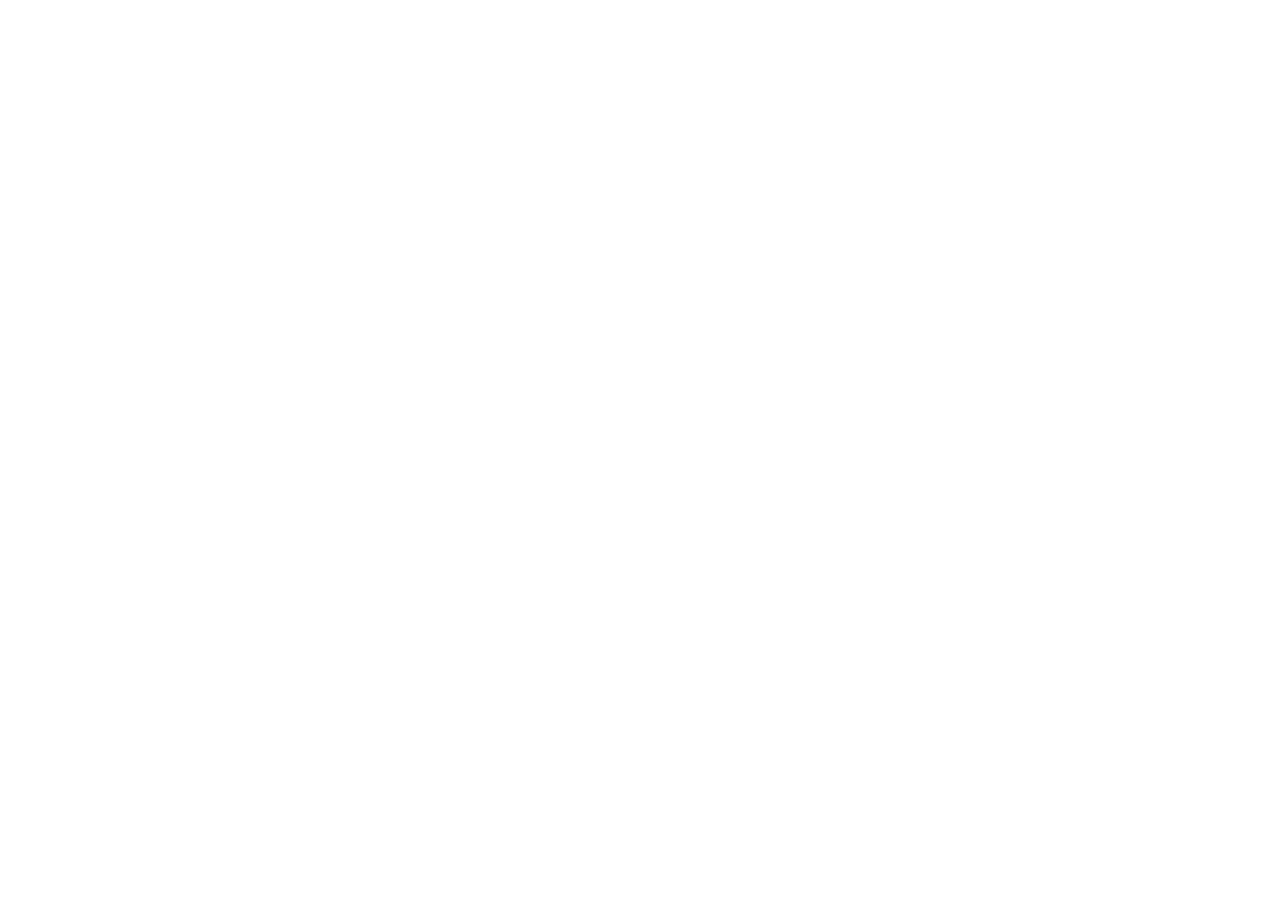
==== html/index.html @ 84d0793d "structure html + début contenu" ====
<!DOCTYPE html>
<html lang="fr">
<head>
    <meta charset="UTF-8">
    <meta http-equiv="X-UA-Compatible" content="IE=edge">
    <meta name="viewport" content="width=device-width, initial-scale=1.0">
    <title>Mon CV</title>
    <link rel="stylesheet" href="../css/reset.css">
    <link rel="stylesheet" href="../css/style.css">
</head>
<body>
    
</body>
</html>
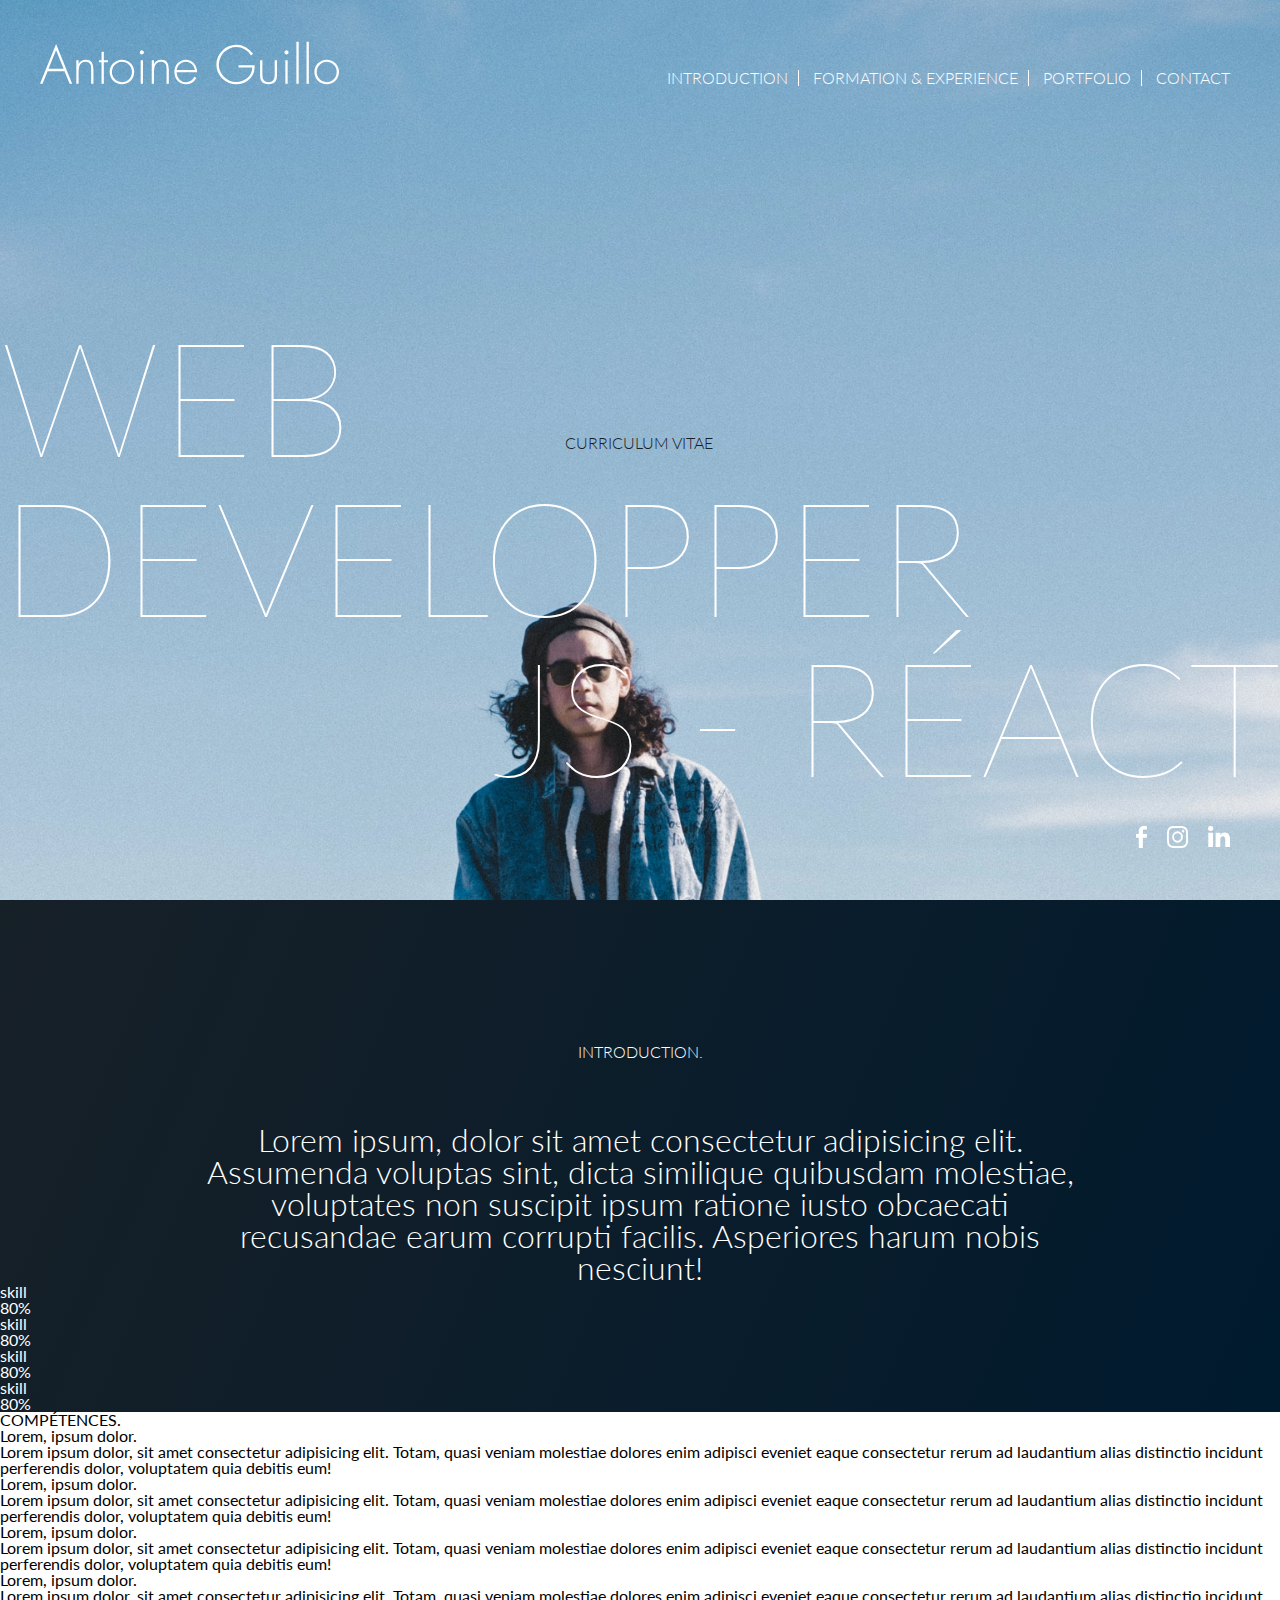
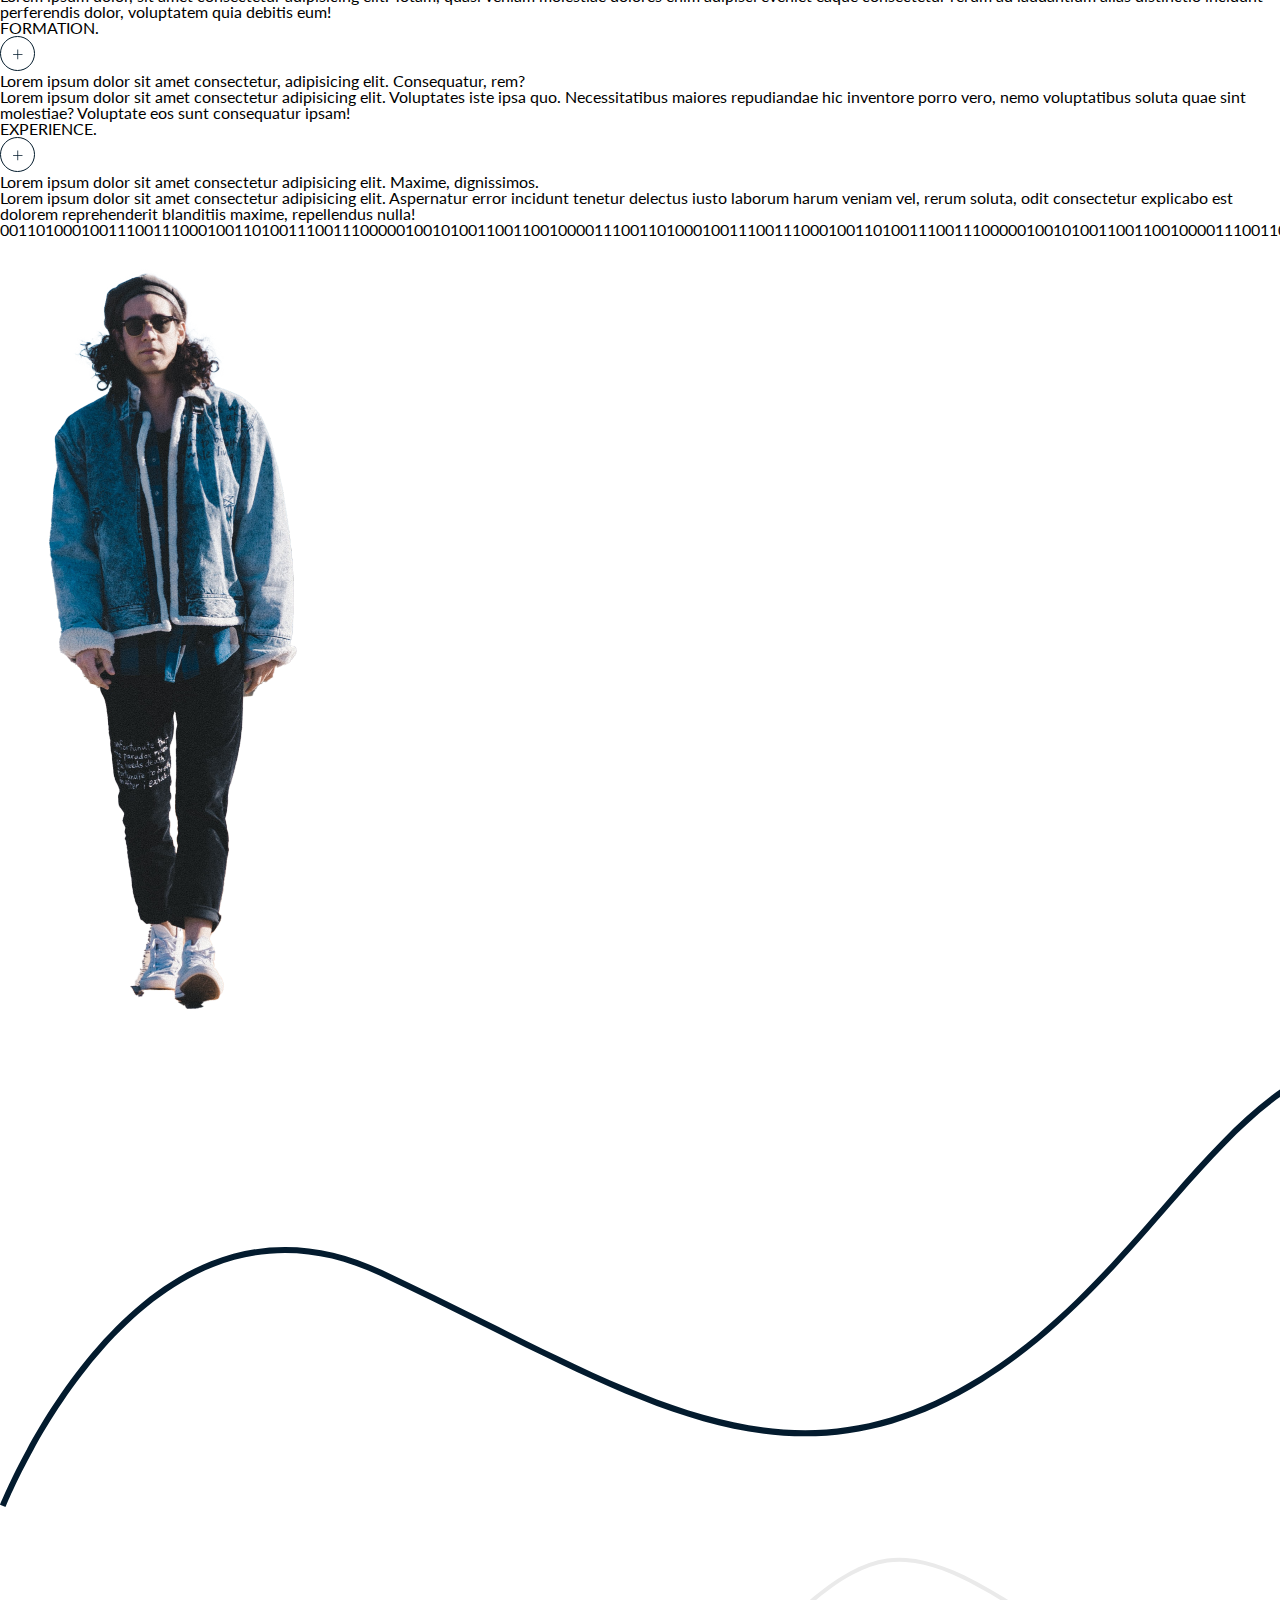
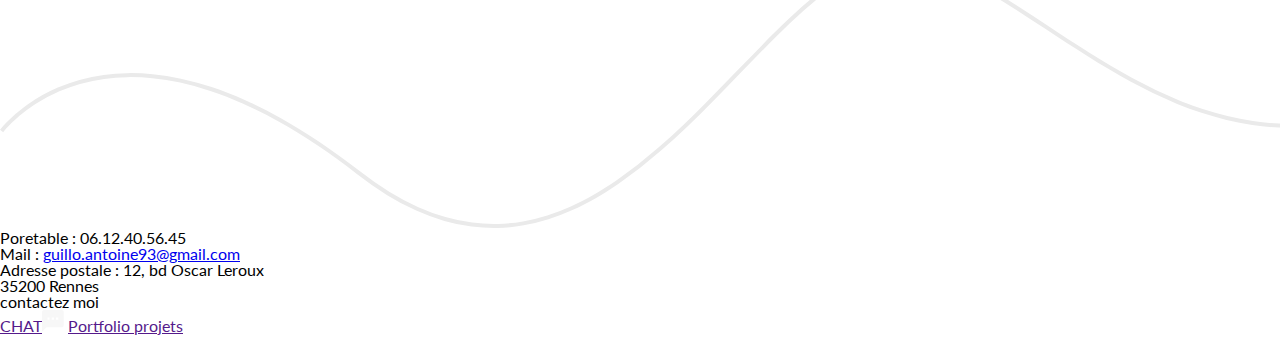
==== commit a81b8e87: "Ajout de contenu (lorem pour les textes), mise en page du header et section présentation" ====
--- a/html/index.html
+++ b/html/index.html
@@ -7,8 +7,145 @@
     <title>Mon CV</title>
     <link rel="stylesheet" href="../css/reset.css">
     <link rel="stylesheet" href="../css/style.css">
+    <link rel="preconnect" href="https://fonts.googleapis.com">
+    <link rel="preconnect" href="https://fonts.gstatic.com" crossorigin>
+    <link href="https://fonts.googleapis.com/css2?family=Lato:ital,wght@0,100;0,300;0,400;0,700;0,900;1,100;1,300;1,400;1,700;1,900&display=swap" rel="stylesheet">
 </head>
 <body>
+
+    <!-- Header -->
+
+    <header>
+
+        <div class="wrapper logo-nav">
+            <img id="logo" src="../images/logo.svg" alt="logo antoine guillo">
+            <nav>
+                <ul>
+                    <li>Introduction</li>
+                    <li>formation &#38; experience</li>
+                    <li>portfolio</li>
+                    <li>contact</li>
+                </ul>
+            </nav>
+        </div>
+        <h1><span class="float-left">web developper</span><span class="float-right">JS - réact</span> <span id="cv">curriculum vitae</span></h1>
+        <div class="wrapper pictos-header"> 
+            <a href="https://www.facebook.com/antoine.guillo.9"><img src="../images/facebook.svg" alt="picto facebook" class="pictos-rs"></a>
+            <a href="https://www.instagram.com/antoineguillo5/"><img src="../images/instagram.svg" alt="picto instagram" class="pictos-rs"></a>
+            <a href="https://www.linkedin.com/in/antoine-guillo-2563485b/"><img src="../images/linkedin.svg" alt="picto linkedin" class="pictos-rs"> </a>
+        </div>
+
+    </header>
+    <main>
+        <section id="intro">
+            <h2>introduction.</h2>
+            <p>Lorem ipsum, dolor sit amet consectetur adipisicing elit. Assumenda voluptas sint, dicta similique quibusdam molestiae, voluptates non suscipit ipsum ratione iusto obcaecati recusandae earum corrupti facilis. Asperiores harum nobis nesciunt!
+            </p>
+            <div class="skills">
+                <div class="skill-barre">
+                    <strong>skill</strong>
+                    <div class="empty-barre">
+                        <div class="progress-barre"></div>
+                    </div>
+                    <em>80%</em>
+                </div>
+                <div class="skill-barre">
+                    <strong>skill</strong>
+                    <div class="empty-barre">
+                        <div class="progress-barre"></div>
+                    </div>
+                    <em>80%</em>
+                </div>
+                <div class="skill-barre">
+                    <strong>skill</strong>
+                    <div class="empty-barre">
+                        <div class="progress-barre"></div>
+                    </div>
+                    <em>80%</em>
+                </div>
+                <div class="skill-barre">
+                    <strong>skill</strong>
+                    <div class="empty-barre">
+                        <div class="progress-barre"></div>
+                    </div>
+                    <em>80%</em>
+                </div>
+            </div>
+        </section>
+
+        <section id="competences">
+            <h2>compétences.</h2>
+            <div>
+                <article>
+                    <h3>Lorem, ipsum dolor.</h3>
+                    <p>Lorem ipsum dolor, sit amet consectetur adipisicing elit. Totam, quasi veniam molestiae dolores enim adipisci eveniet eaque consectetur rerum ad laudantium alias distinctio incidunt perferendis dolor, voluptatem quia debitis eum!</p>
+                </article>
+                <article>
+                    <h3>Lorem, ipsum dolor.</h3>
+                    <p>Lorem ipsum dolor, sit amet consectetur adipisicing elit. Totam, quasi veniam molestiae dolores enim adipisci eveniet eaque consectetur rerum ad laudantium alias distinctio incidunt perferendis dolor, voluptatem quia debitis eum!</p>
+                </article>
+                <article>
+                    <h3>Lorem, ipsum dolor.</h3>
+                    <p>Lorem ipsum dolor, sit amet consectetur adipisicing elit. Totam, quasi veniam molestiae dolores enim adipisci eveniet eaque consectetur rerum ad laudantium alias distinctio incidunt perferendis dolor, voluptatem quia debitis eum!</p>
+                </article>
+                <article>
+                    <h3>Lorem, ipsum dolor.</h3>
+                    <p>Lorem ipsum dolor, sit amet consectetur adipisicing elit. Totam, quasi veniam molestiae dolores enim adipisci eveniet eaque consectetur rerum ad laudantium alias distinctio incidunt perferendis dolor, voluptatem quia debitis eum!</p>
+                </article>
+            </div>
+        </section>
+
+        <section id="cursus-experience">
+            <article>
+                <div>
+                    <h2>formation.</h2>
+                    <img src="../images/Groupe 2.svg" alt="pictogramme">
+                </div>
+                <h4>Lorem ipsum dolor sit amet consectetur, adipisicing elit. Consequatur, rem?</h4>
+                <p>Lorem ipsum dolor sit amet consectetur adipisicing elit. Voluptates iste ipsa quo. Necessitatibus maiores repudiandae hic inventore porro vero, nemo voluptatibus soluta quae sint molestiae? Voluptate eos sunt consequatur ipsam!</p>
+            </article>
+            <article>
+                <div>
+                    <h2>experience.</h2>
+                    <img src="../images/Groupe 2.svg" alt="pictorgramme">
+                </div>
+                <h4>Lorem ipsum dolor sit amet consectetur adipisicing elit. Maxime, dignissimos.</h4>
+                <p>Lorem ipsum dolor sit amet consectetur adipisicing elit. Aspernatur error incidunt tenetur delectus iusto laborum harum veniam vel, rerum soluta, odit consectetur explicabo est dolorem reprehenderit blanditiis maxime, repellendus nulla!</p>
+            </article>
+        </section>
+
+        <section id="contact">
+            <div>
+                <span>[base64]</span>
+            </div>
+            <div>
+                <img src="../images/2jakob-owens-FmlZfeIuntM-unsplash.png" alt="personnage">
+                <img src="../images/Tracé 2.svg" alt="ligne noire">
+                <img src="../images/Tracé 3.svg" alt="ligne blanche">
+                <p>
+                    Poretable : 06.12.40.56.45<br>
+                    Mail : <a href="mailto:guillo.antoine93@gmail.com">guillo.antoine93@gmail.com</a><br>
+                    Adresse postale : 12, bd Oscar Leroux <br>
+                    35200 Rennes
+                </p>
+                <span id="contact_me">contactez moi</span>
+            </div>
+        </section>
+    </main>
+
+    <!-- Footer -->
     
+    <footer>
+
+        <a href="">CHAT<img src="../images/comment-more.png" alt="bulle de message"></a>
+        <a href="">Portfolio projets</a>
+        <div>
+            <a href=""><img src="../images/facebook.svg" alt="picto facebook"></a>
+            <a href=""><img src="../images/instagram.svg" alt="picto instagram"></a>
+            <a href=""><img src="../images/linkedin.svg" alt="picto linkedin"></a>
+        </div>
+
+    </footer>
+
 </body>
 </html>--- a/css/style.css
+++ b/css/style.css
@@ -0,0 +1,126 @@
+
+/* style général */
+
+body {
+	font-family: 'Lato', sans-serif;
+	width: 100%;
+}
+
+main {
+	width: 100%;
+}
+
+.wrapper{
+	display: flex;
+	flex-wrap: wrap;
+}
+
+h1,
+h2 {
+	text-transform: uppercase;
+}
+
+/* style header */
+
+header {
+	background-image: url(../images/jakob-owens-FmlZfeIuntM-unsplash.png);
+	background-repeat: no-repeat;
+	background-size: cover;
+	background-position: center;
+	width: 100%;
+	height: 100vh;
+	margin: auto;
+	position: relative;
+}
+
+#logo {
+	margin-left: 40px;
+	margin-top: 40px;
+}
+
+.logo-nav{
+	justify-content: space-between;
+	color: white;
+}
+
+nav ul {
+	margin-top: 40px;
+	margin-right: 40px;
+}
+
+nav ul li {
+	display: inline-block;
+	text-transform: uppercase;
+	font-weight: 300;
+	margin-top: 30px;
+	padding-right: 10px;
+	padding-left: 10px;
+	border-right: 1px solid white;
+}
+
+nav ul li:last-child {
+	border: none;
+}
+
+h1 {
+	position: absolute;
+	top: 35%;
+	width: 100%;
+	color: white;
+	font-size: 10em;
+	font-weight: lighter;
+}
+
+.float-left {
+	float: left;
+}
+
+.float-right {
+	float: right;
+}
+
+#cv {
+	position: absolute;
+	color: #172027;
+	font-weight: 300;
+	font-size: 16px;
+	left: calc(50% - 75px);
+	top: 25%;
+	z-index: 10;
+}
+
+.pictos-header {
+	position: absolute;
+	bottom: 40px;
+	right: 40px;
+}
+
+.pictos-header img {
+	margin: 10px;
+}
+
+/* style section présentation */
+
+#intro {
+	background : linear-gradient(113deg, #172027, #001A2E);
+	color: white;
+}
+
+#intro h2 {
+	text-align: center;
+	box-sizing: border-box;
+	padding-top: 9em;
+	padding-bottom: 4em;
+	font-weight: 300;
+}
+
+#intro p {
+	width : 70%;
+	text-align: center;
+	margin: auto;
+	font-size: 2em;
+	font-weight: 300;
+}
+
+
+
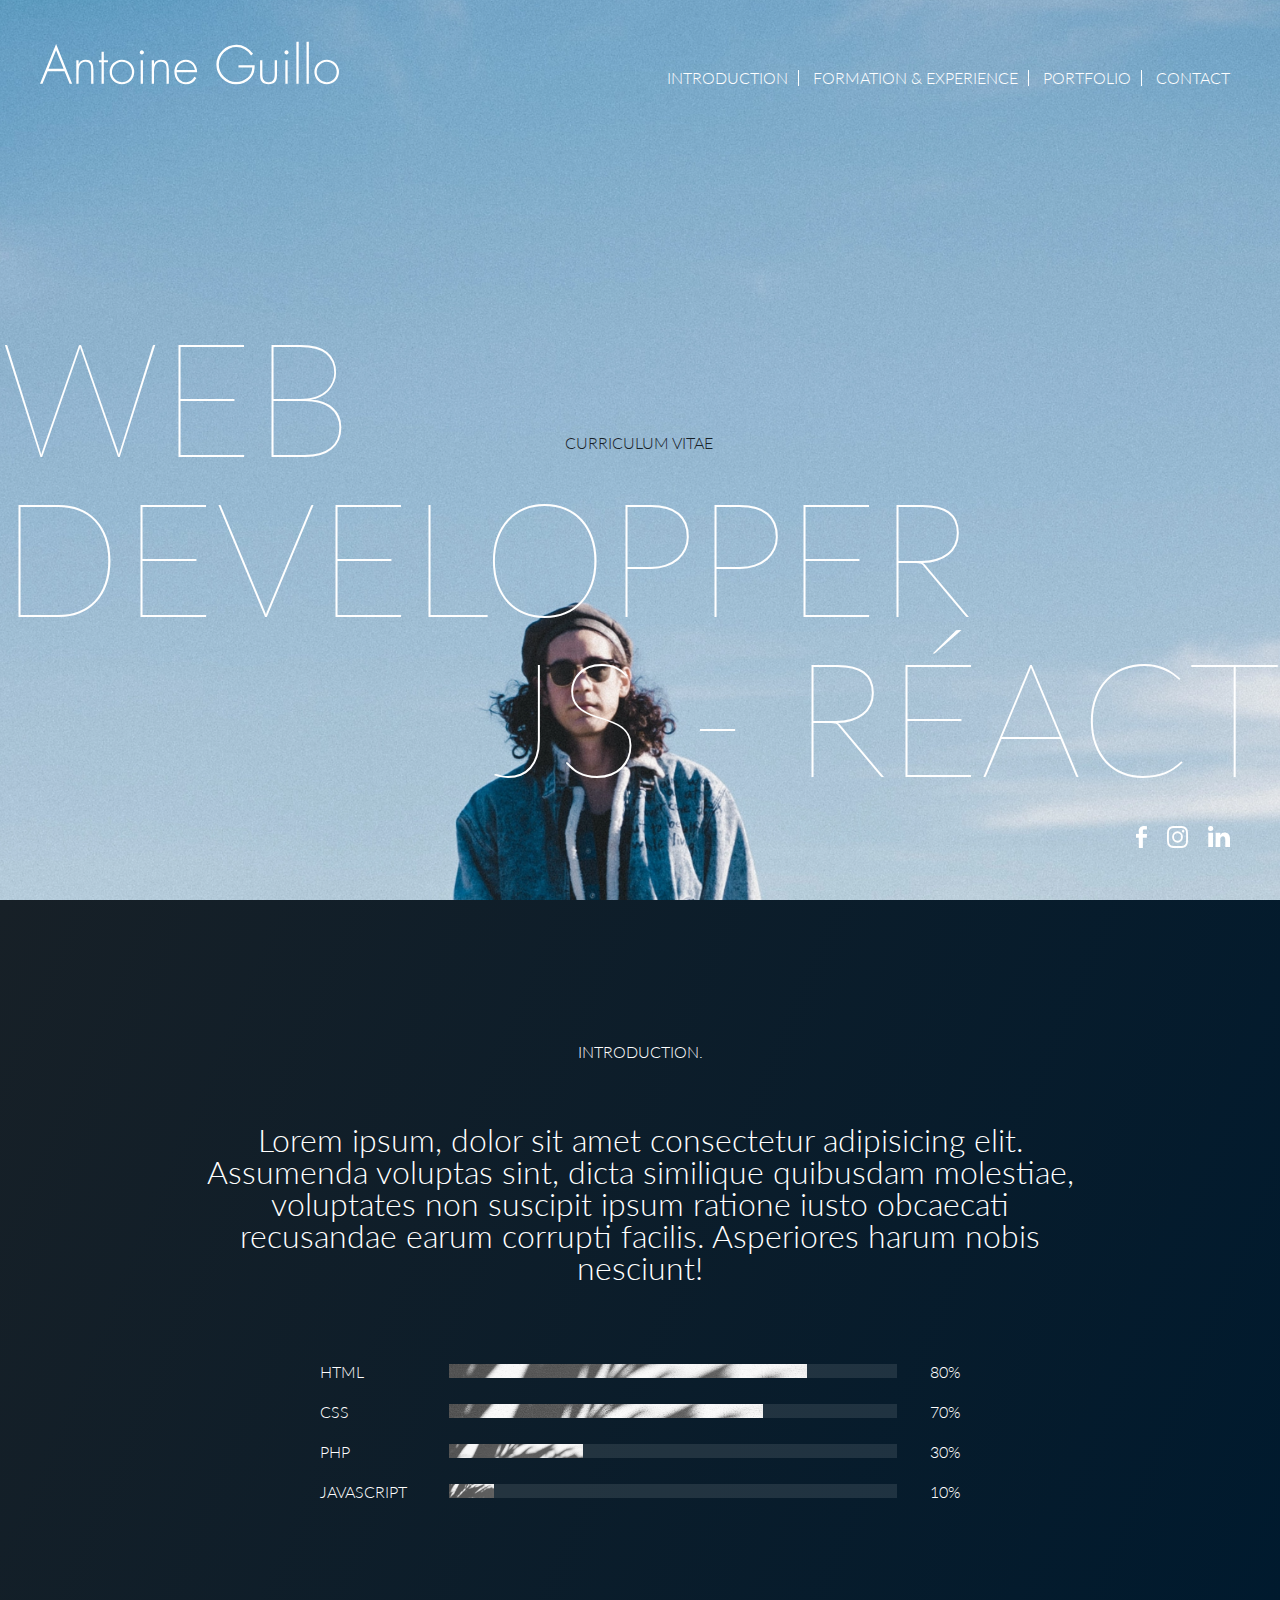
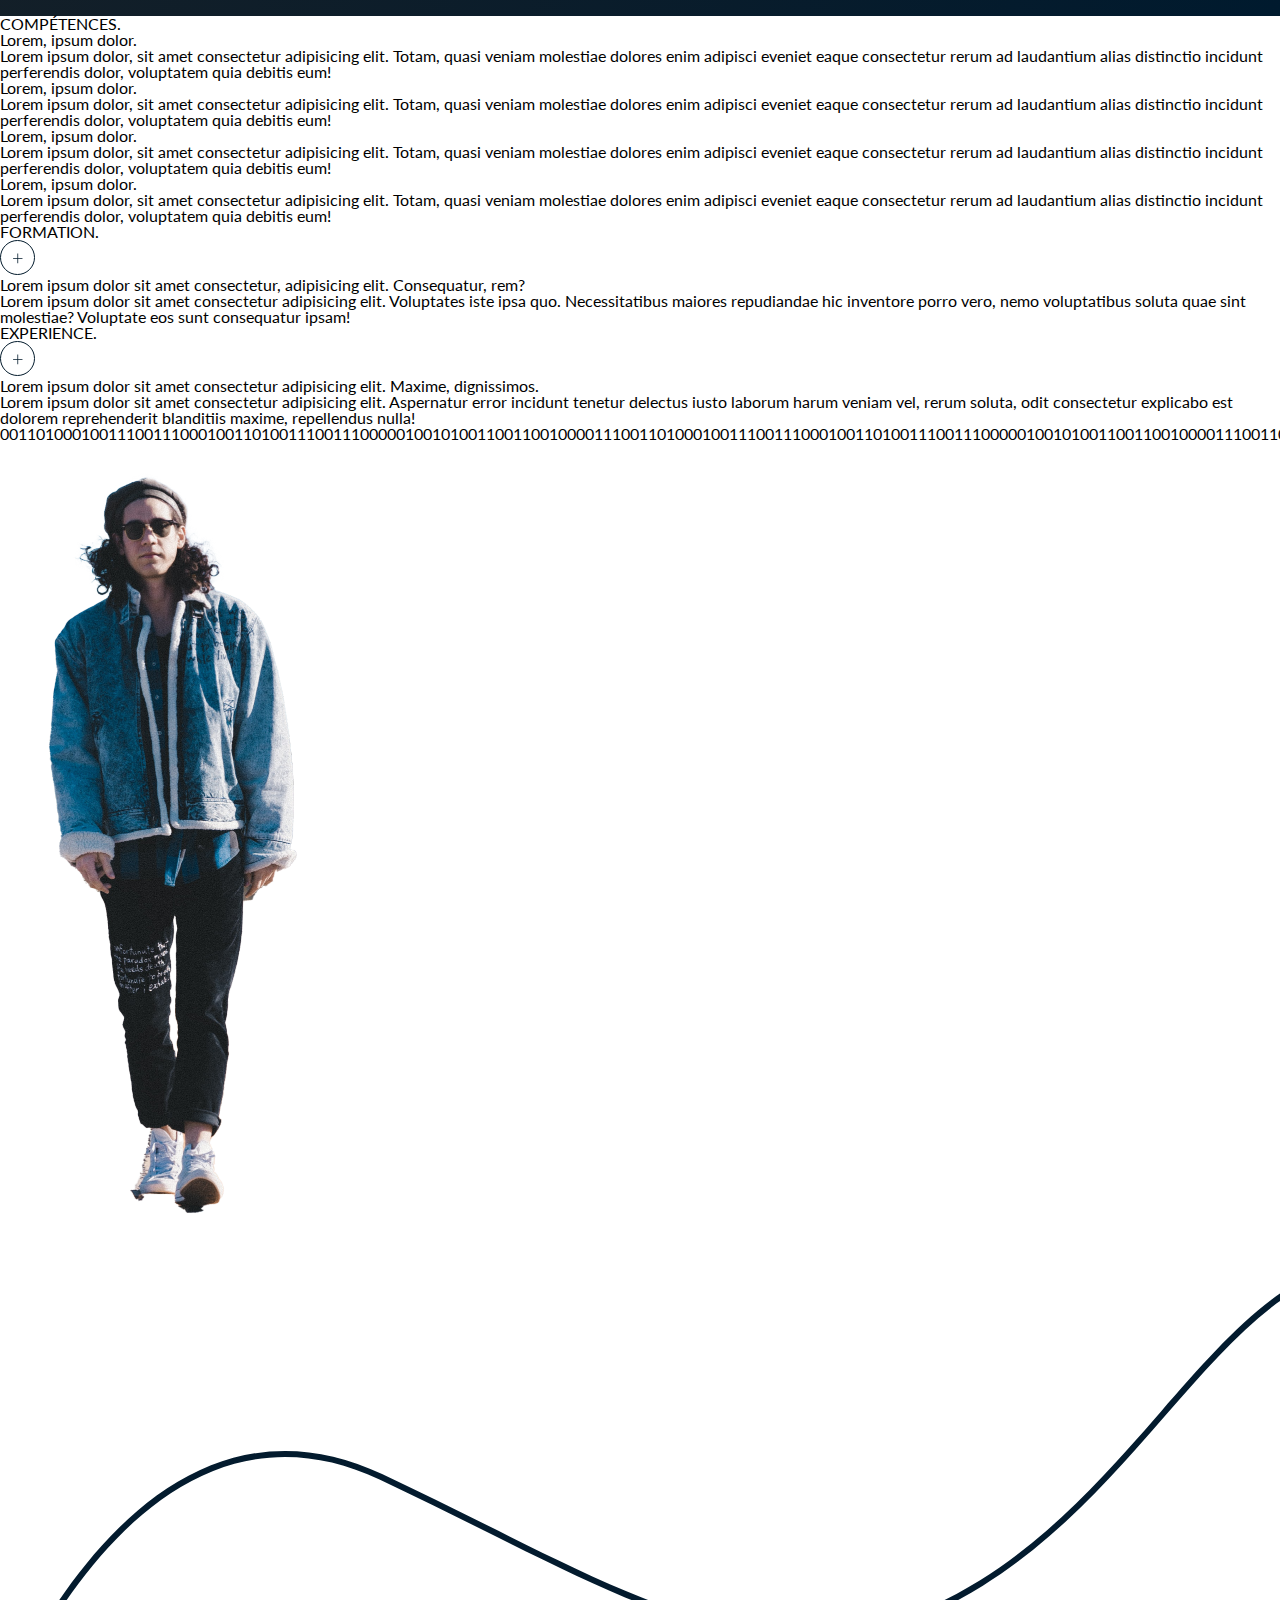
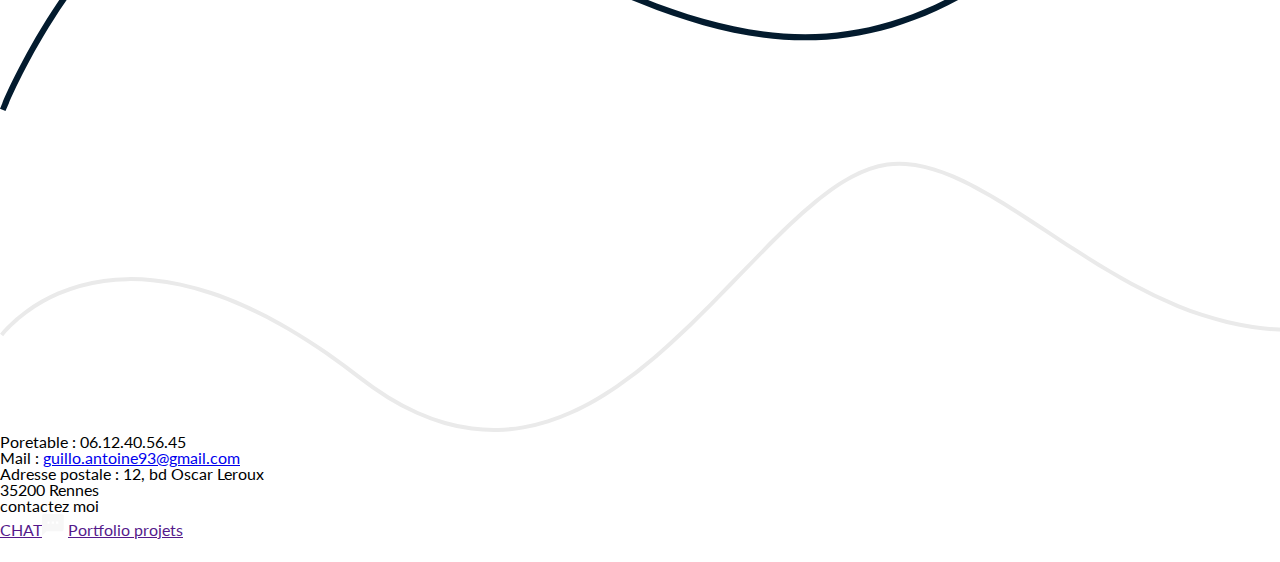
==== commit 2a1fd2b8: "correction sémentique header + fin mise en page section présentation avec les barre de progression" ====
--- a/html/index.html
+++ b/html/index.html
@@ -15,19 +15,19 @@
 
     <!-- Header -->
 
-    <header>
+    <div id="top-of-website">
 
-        <div class="wrapper logo-nav">
+        <header class="wrapper logo-nav">
             <img id="logo" src="../images/logo.svg" alt="logo antoine guillo">
             <nav>
                 <ul>
-                    <li>Introduction</li>
-                    <li>formation &#38; experience</li>
-                    <li>portfolio</li>
-                    <li>contact</li>
+                    <li><a href="#intro">Introduction</a></li>
+                    <li><a href="#competences">formation &#38; experience</a></li>
+                    <li><a href="#">portfolio</a></li>
+                    <li><a href="#contact">contact</a></li>
                 </ul>
             </nav>
-        </div>
+        </header>
         <h1><span class="float-left">web developper</span><span class="float-right">JS - réact</span> <span id="cv">curriculum vitae</span></h1>
         <div class="wrapper pictos-header"> 
             <a href="https://www.facebook.com/antoine.guillo.9"><img src="../images/facebook.svg" alt="picto facebook" class="pictos-rs"></a>
@@ -35,7 +35,7 @@
             <a href="https://www.linkedin.com/in/antoine-guillo-2563485b/"><img src="../images/linkedin.svg" alt="picto linkedin" class="pictos-rs"> </a>
         </div>
 
-    </header>
+    </div>
     <main>
         <section id="intro">
             <h2>introduction.</h2>
@@ -43,32 +43,32 @@
             </p>
             <div class="skills">
                 <div class="skill-barre">
-                    <strong>skill</strong>
+                    <strong>HTML</strong>
                     <div class="empty-barre">
-                        <div class="progress-barre"></div>
+                        <div class="progress-barre html"></div>
                     </div>
                     <em>80%</em>
                 </div>
                 <div class="skill-barre">
-                    <strong>skill</strong>
+                    <strong>CSS</strong>
                     <div class="empty-barre">
-                        <div class="progress-barre"></div>
+                        <div class="progress-barre css"></div>
                     </div>
-                    <em>80%</em>
+                    <em>70%</em>
                 </div>
                 <div class="skill-barre">
-                    <strong>skill</strong>
+                    <strong>PHP</strong>
                     <div class="empty-barre">
-                        <div class="progress-barre"></div>
+                        <div class="progress-barre php"></div>
                     </div>
-                    <em>80%</em>
+                    <em>30%</em>
                 </div>
                 <div class="skill-barre">
-                    <strong>skill</strong>
+                    <strong>Javascript</strong>
                     <div class="empty-barre">
-                        <div class="progress-barre"></div>
+                        <div class="progress-barre javascript"></div>
                     </div>
-                    <em>80%</em>
+                    <em>10%</em>
                 </div>
             </div>
         </section>
--- a/css/style.css
+++ b/css/style.css
@@ -1,5 +1,9 @@
 
 /* style général */
+
+* {
+	box-sizing: border-box;
+}
 
 body {
 	font-family: 'Lato', sans-serif;
@@ -22,7 +26,7 @@
 
 /* style header */
 
-header {
+#top-of-website {
 	background-image: url(../images/jakob-owens-FmlZfeIuntM-unsplash.png);
 	background-repeat: no-repeat;
 	background-size: cover;
@@ -56,6 +60,11 @@
 	padding-right: 10px;
 	padding-left: 10px;
 	border-right: 1px solid white;
+}
+
+nav a {
+	text-decoration: none;
+	color: white;
 }
 
 nav ul li:last-child {
@@ -104,11 +113,11 @@
 #intro {
 	background : linear-gradient(113deg, #172027, #001A2E);
 	color: white;
+	padding-bottom: 2em;
 }
 
 #intro h2 {
 	text-align: center;
-	box-sizing: border-box;
 	padding-top: 9em;
 	padding-bottom: 4em;
 	font-weight: 300;
@@ -122,5 +131,59 @@
 	font-weight: 300;
 }
 
+/* Barres de progression */
+
+.skills {
+	width: 50%;
+	height: auto;
+	margin: 5em auto;
+}
+
+.skills strong {
+	display: inline-block;
+	width: 15%;
+}
+
+.skill-barre {
+	width: 100%;
+	height: 20px;
+	display: flex;
+	justify-content: space-between;
+	text-transform: uppercase;
+	font-weight: 300;
+	margin-bottom: 20px;
+}
+
+.empty-barre {
+	width: 70%;
+	background-color: rgba(255, 255, 255, 0.10);
+	height: 14px;
+	z-index: 1;
+}
 
 
+.progress-barre {
+	background-image: url(../images/fond\ barre\ de\ progression.png);
+	background-repeat: no-repeat;
+	background-size: cover;
+	z-index: 2;
+	height: 14px;
+}
+
+.html {
+	width: 80%;
+}
+
+.css {
+	width: 70%;
+}
+
+.php {
+	width: 30%;
+}
+
+.javascript {
+	width: 10%;
+}
+
+
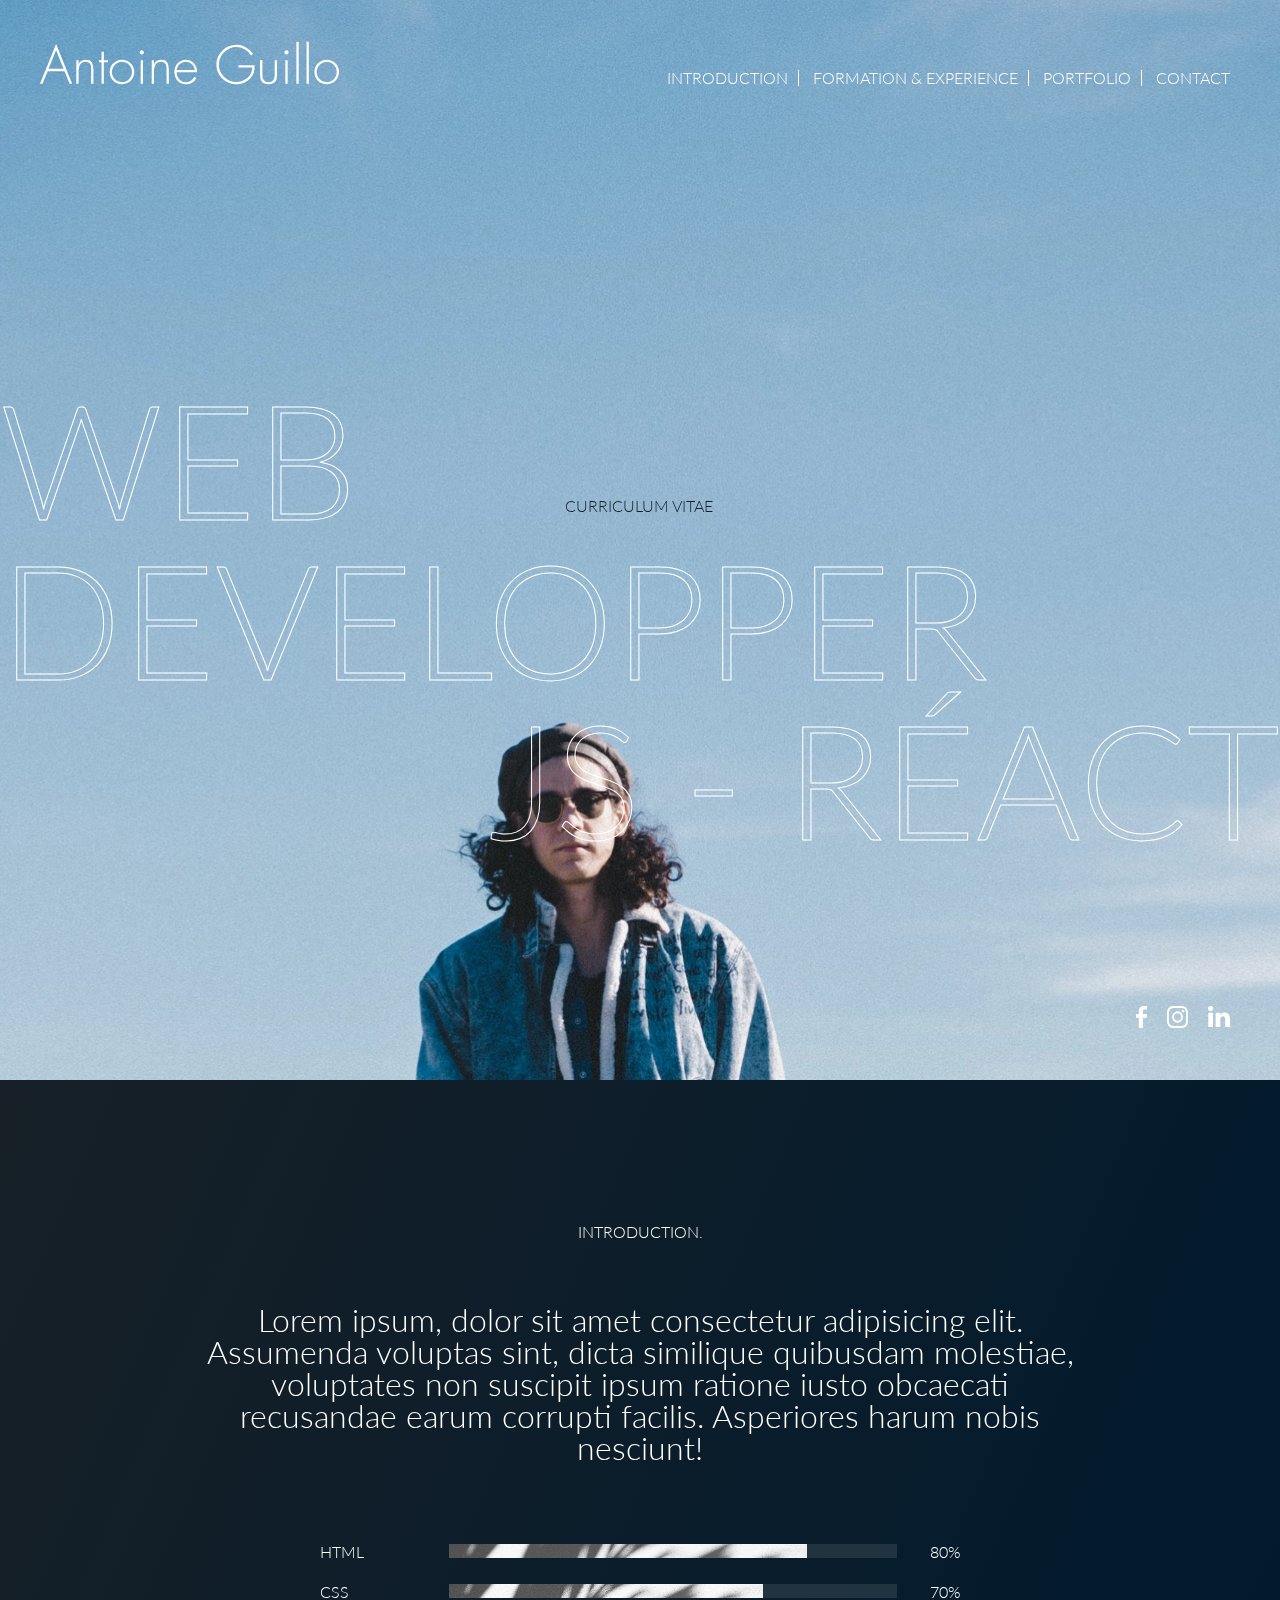
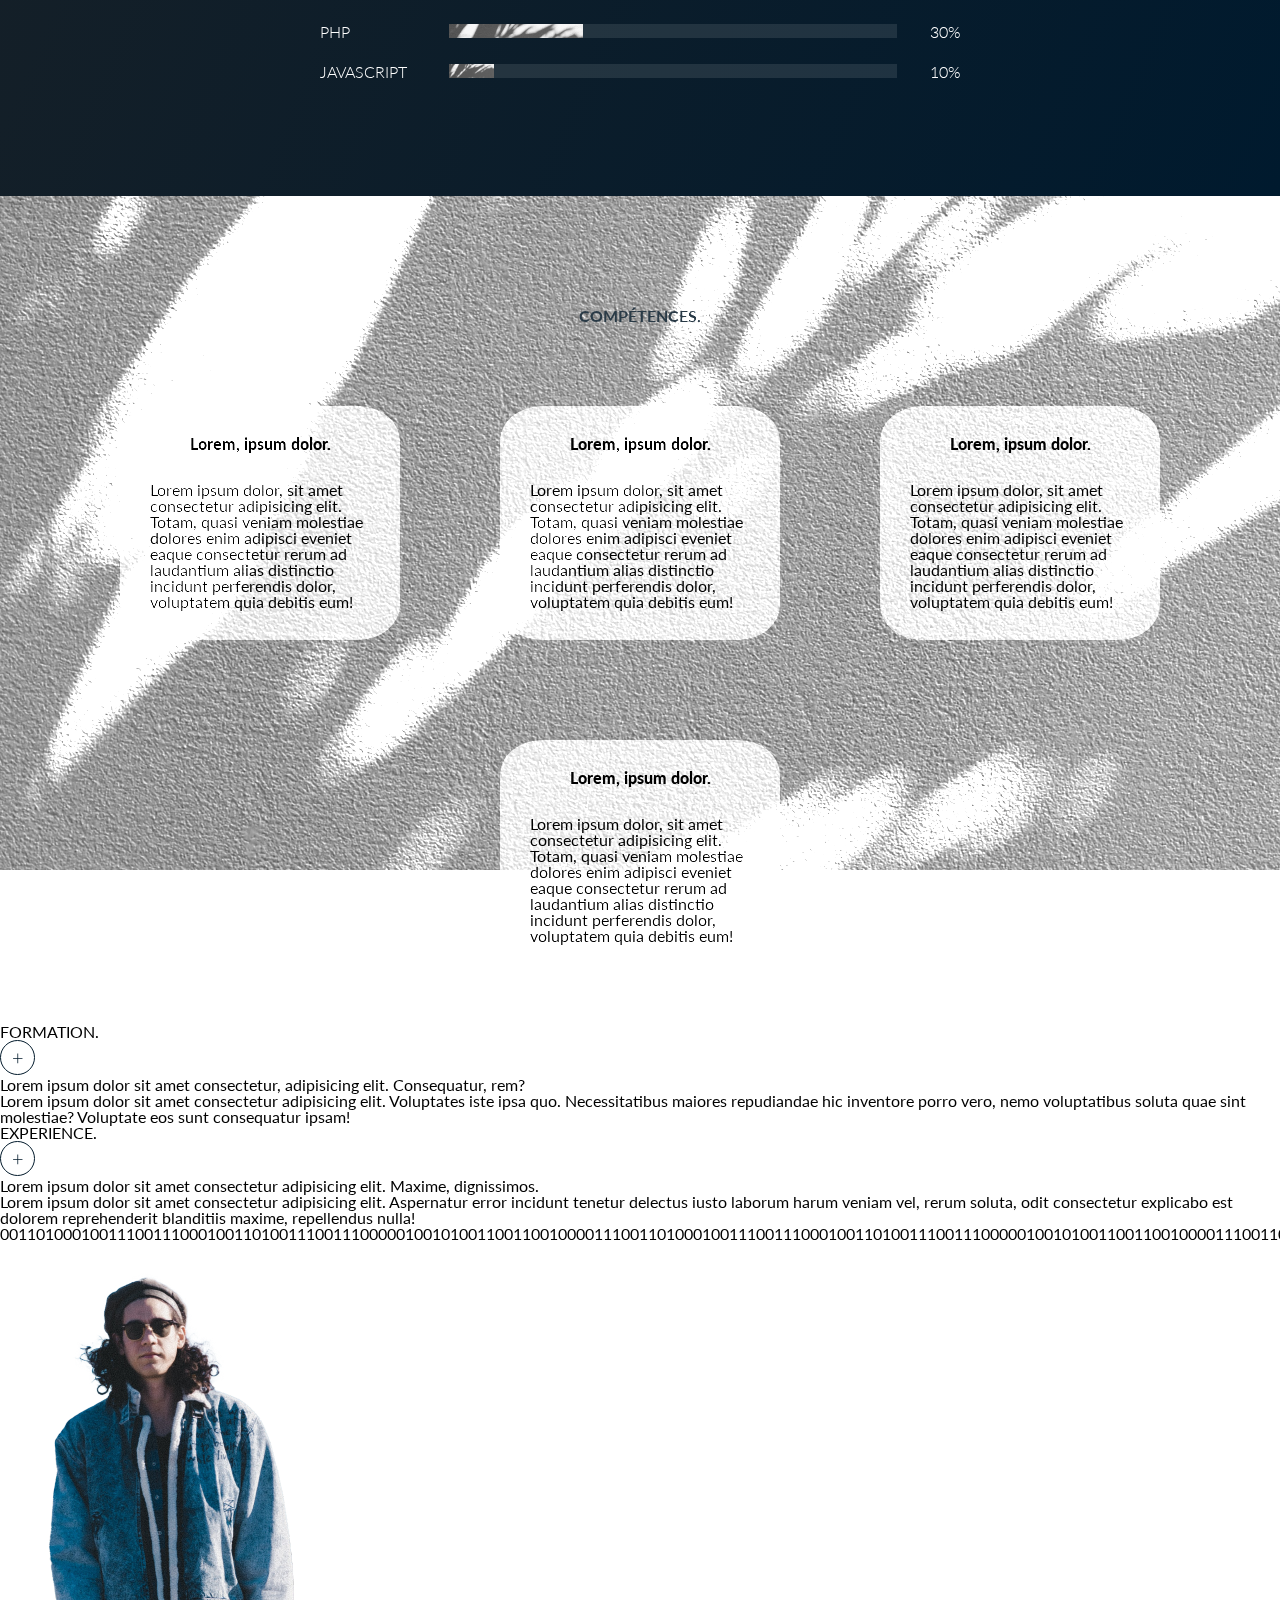
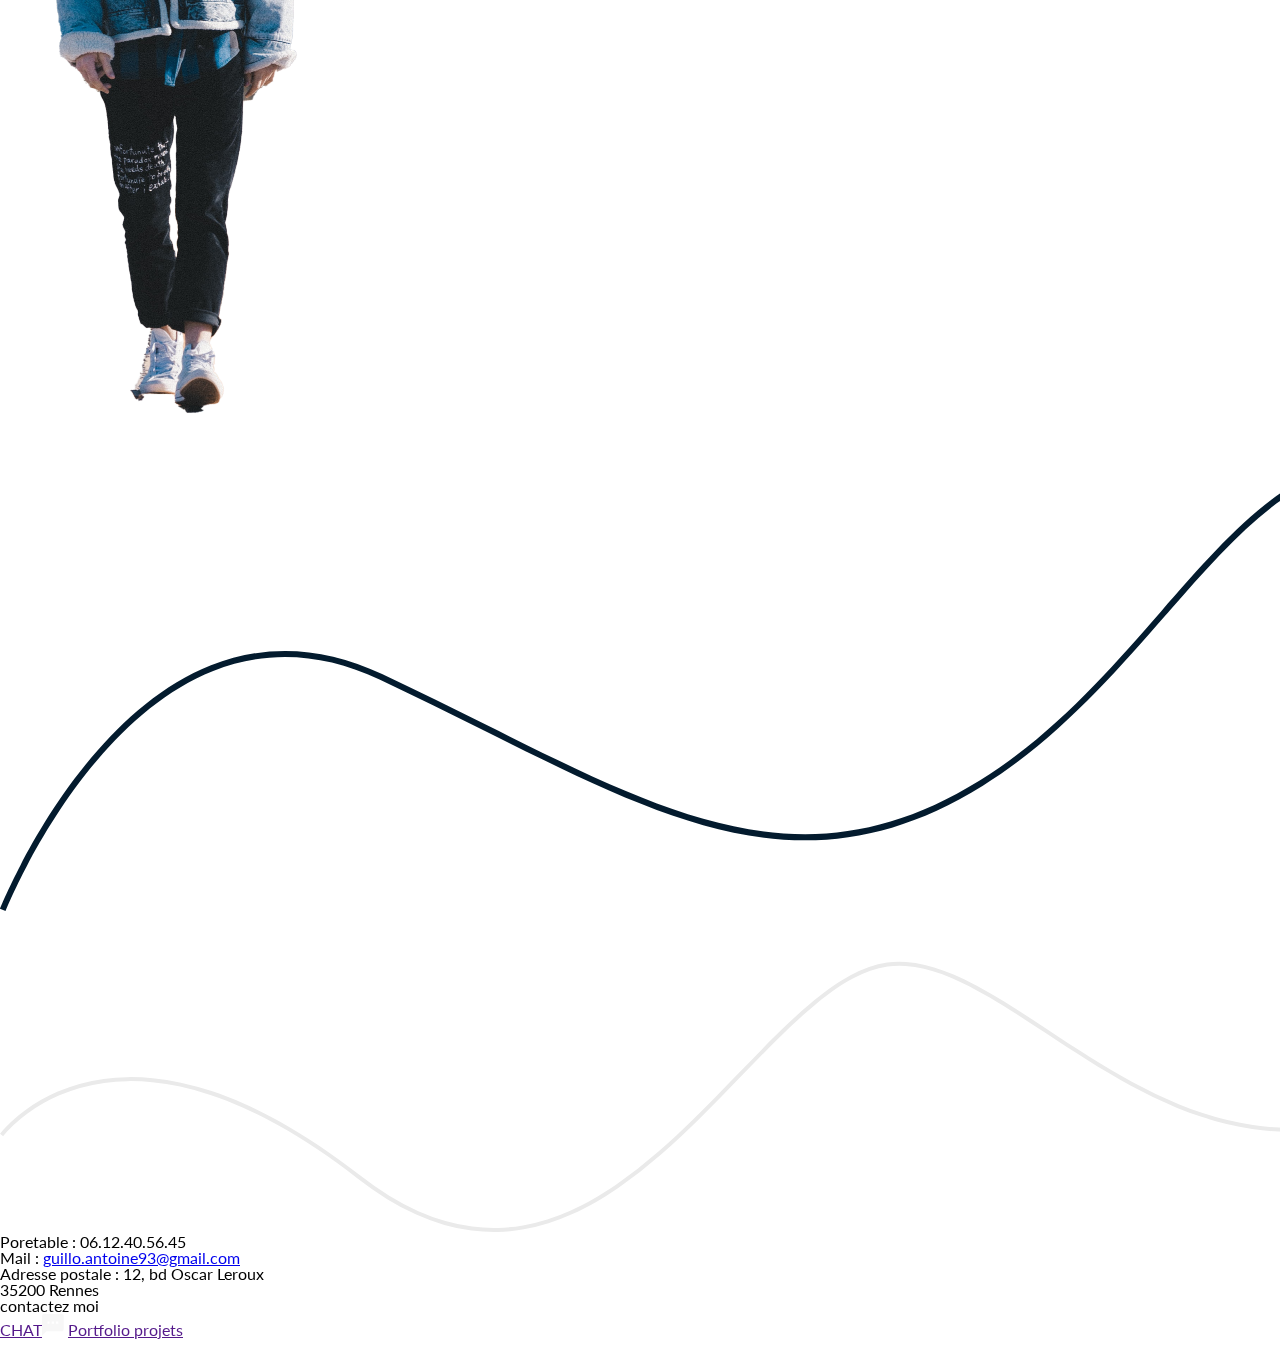
==== commit 01213bed: "mise en forme section compétences en cours" ====
--- a/html/index.html
+++ b/html/index.html
@@ -74,8 +74,9 @@
         </section>
 
         <section id="competences">
+            <div id="overlay"></div>
             <h2>compétences.</h2>
-            <div>
+            <div class="wrapper competence">
                 <article>
                     <h3>Lorem, ipsum dolor.</h3>
                     <p>Lorem ipsum dolor, sit amet consectetur adipisicing elit. Totam, quasi veniam molestiae dolores enim adipisci eveniet eaque consectetur rerum ad laudantium alias distinctio incidunt perferendis dolor, voluptatem quia debitis eum!</p>
--- a/css/style.css
+++ b/css/style.css
@@ -32,10 +32,11 @@
 	background-size: cover;
 	background-position: center;
 	width: 100%;
-	height: 100vh;
+	height: 1080px;
 	margin: auto;
 	position: relative;
 }
+
 
 #logo {
 	margin-left: 40px;
@@ -45,6 +46,8 @@
 .logo-nav{
 	justify-content: space-between;
 	color: white;
+	position: fixed;
+	width: 100%;
 }
 
 nav ul {
@@ -75,17 +78,21 @@
 	position: absolute;
 	top: 35%;
 	width: 100%;
-	color: white;
+	color: rgba(255, 255, 255, 0);
 	font-size: 10em;
 	font-weight: lighter;
 }
 
 .float-left {
 	float: left;
+	font-weight: 300;
+	-webkit-text-stroke: 1px white;
 }
 
 .float-right {
 	float: right;
+	font-weight: 300;
+	-webkit-text-stroke: 1px white;
 }
 
 #cv {
@@ -186,4 +193,38 @@
 	width: 10%;
 }
 
-
+/* style section compétence */
+
+#competences {
+	background: transparent url(../images/fond\ barre\ de\ progression.png) 0% 0% no-repeat padding-box;
+	mix-blend-mode: overlay;
+	opacity: 1;
+	filter: brightness(1.80) contrast(1);
+}
+
+#competences h2 {
+	text-align: center;
+	padding-top: 7em;
+	padding-bottom: 2em;
+	font-weight: bold;
+	color: #172027;
+}
+
+.competence {
+	width: 100%;
+	justify-content: center;
+}
+
+#competences article {
+	width : 280px;
+	background-color: rgba(255, 255, 255, 0.281);
+	margin: 50px;
+	padding: 30px;
+	border-radius: 15%;
+}
+
+#competences article h3 {
+	font-weight: 900;
+	text-align: center;
+	padding-bottom: 30px;
+}
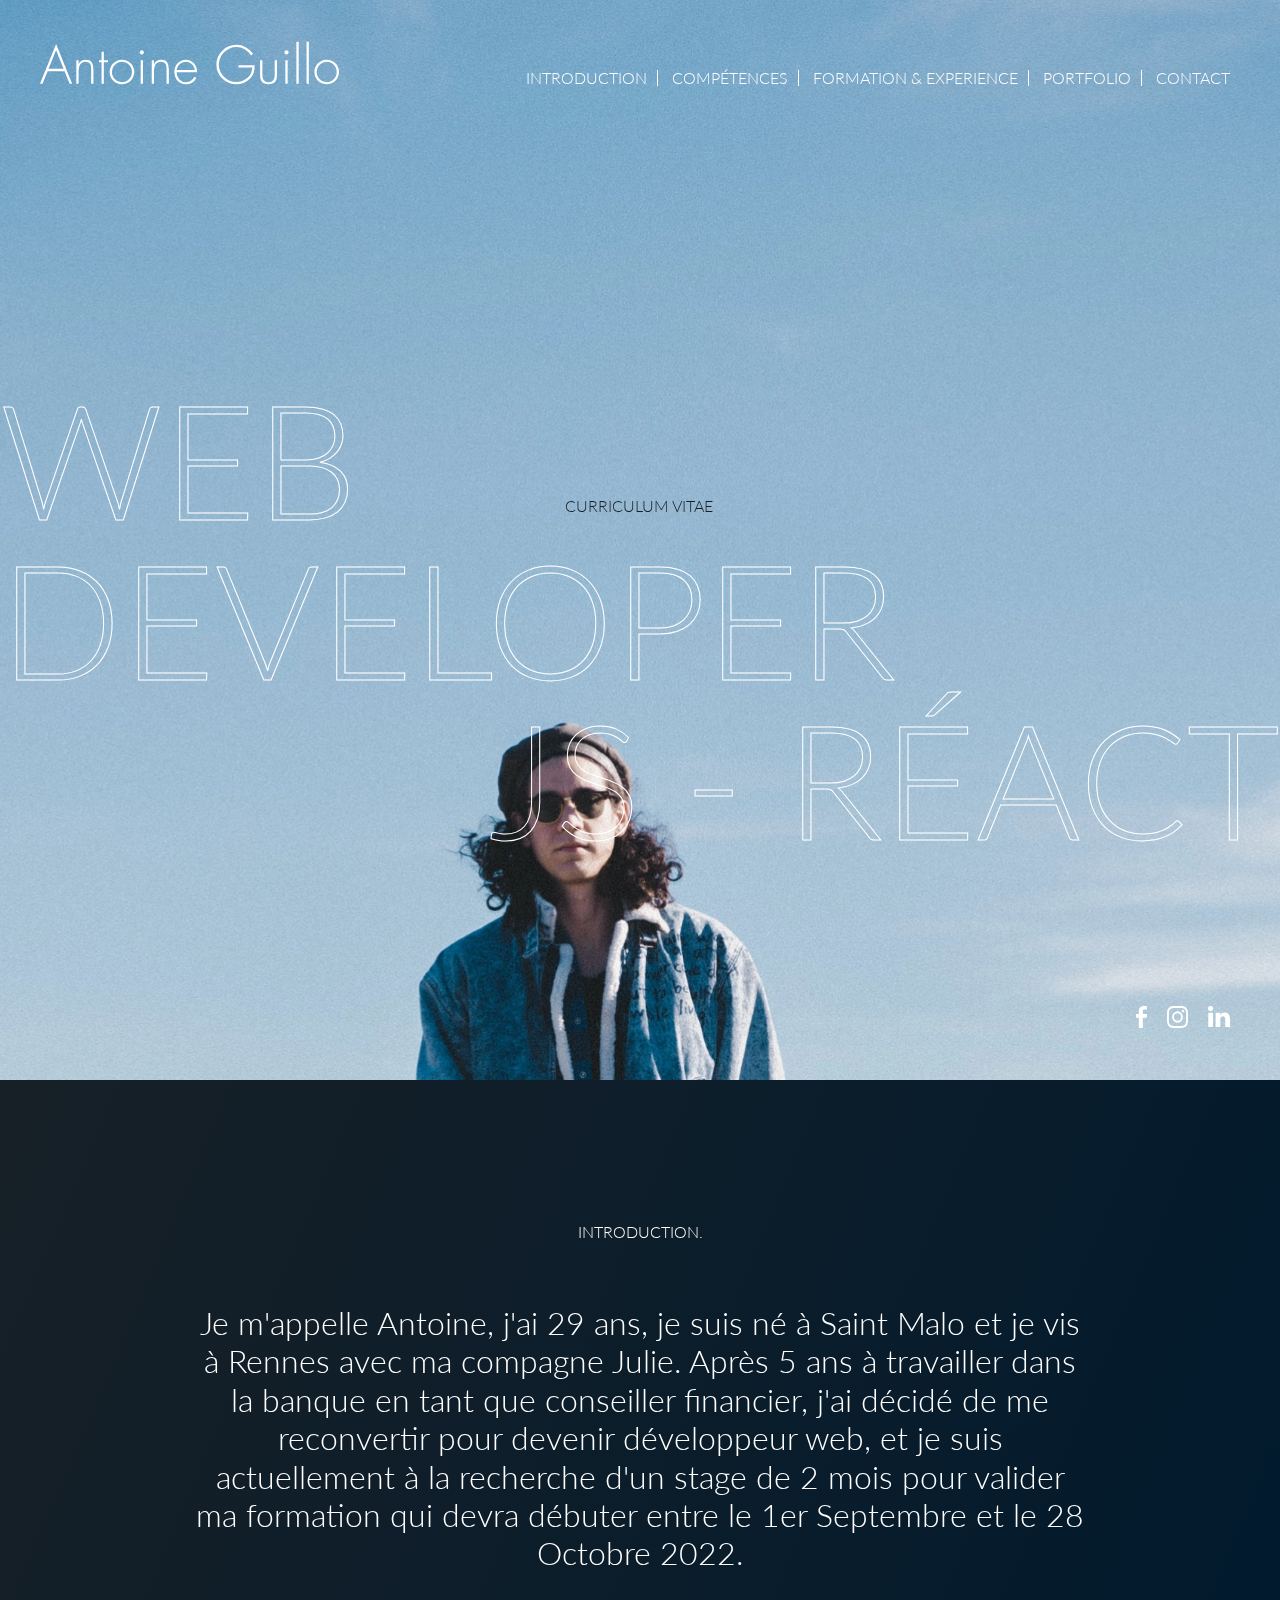
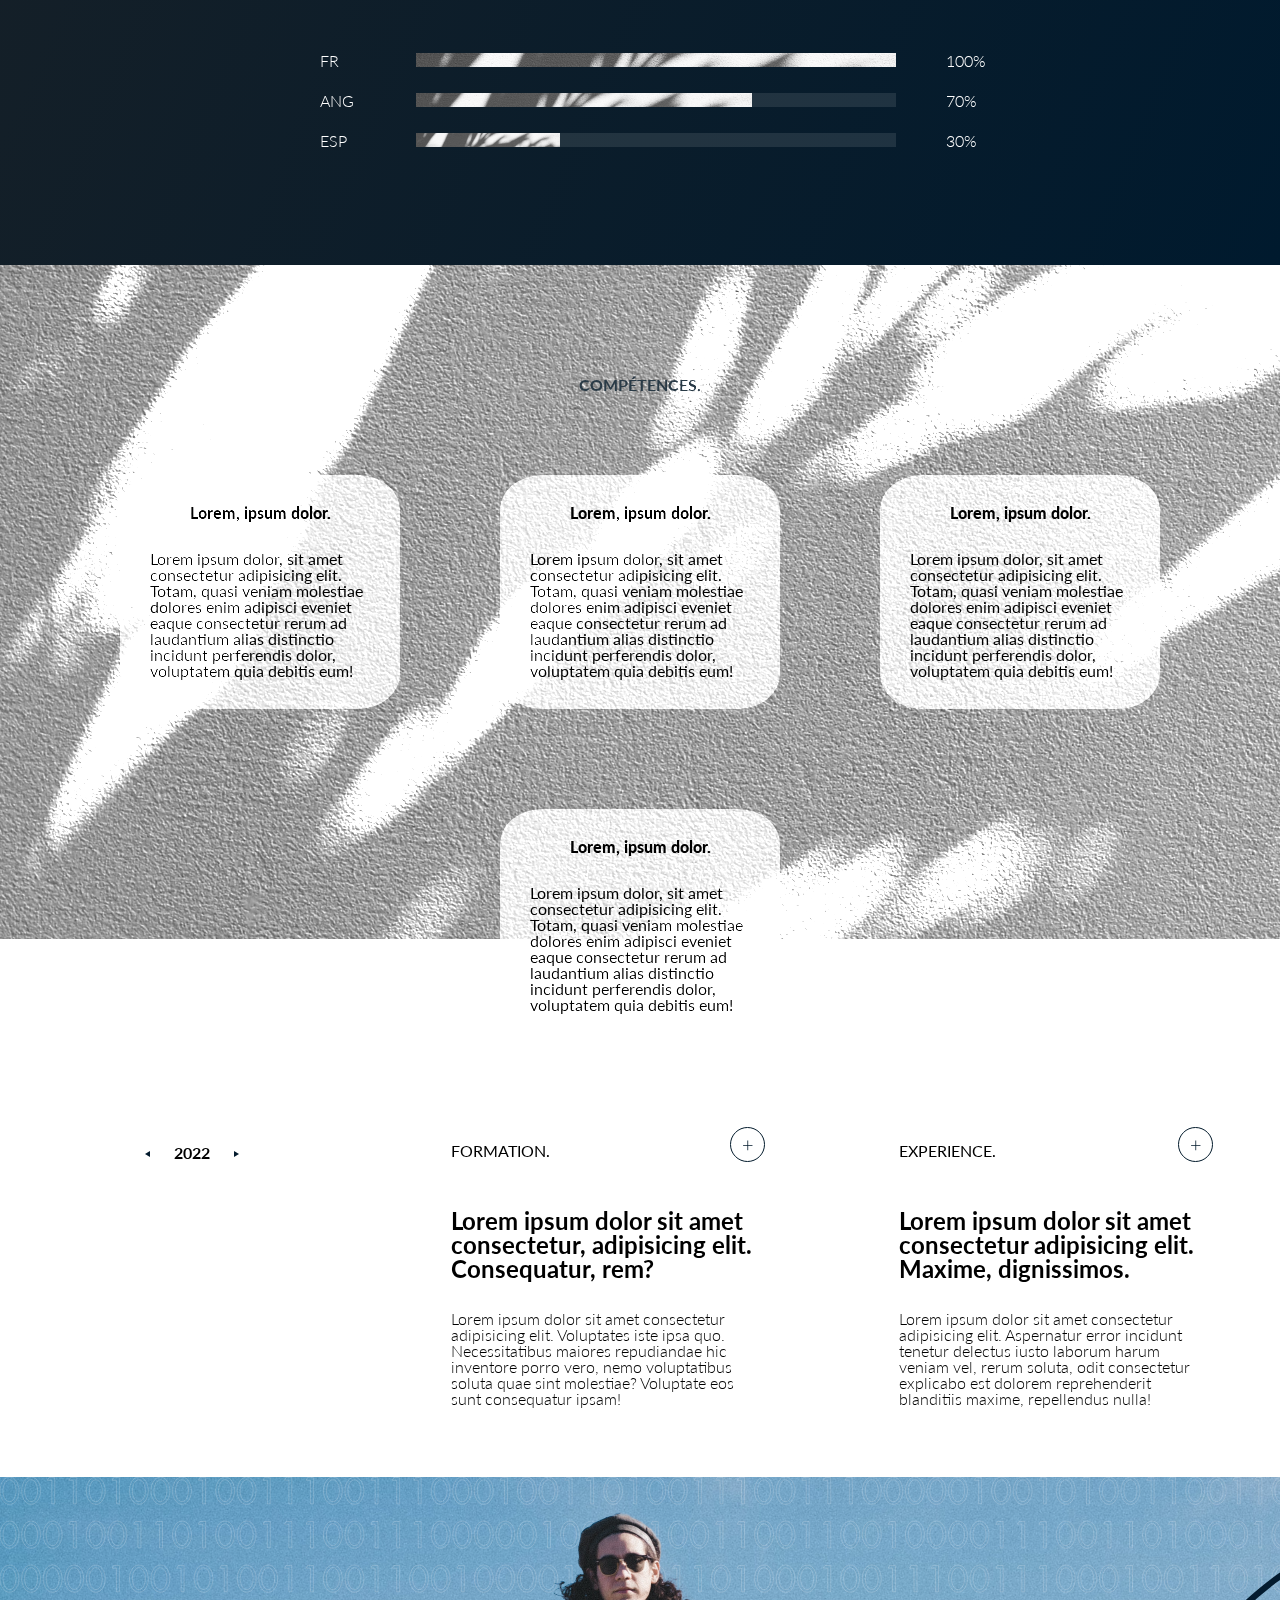
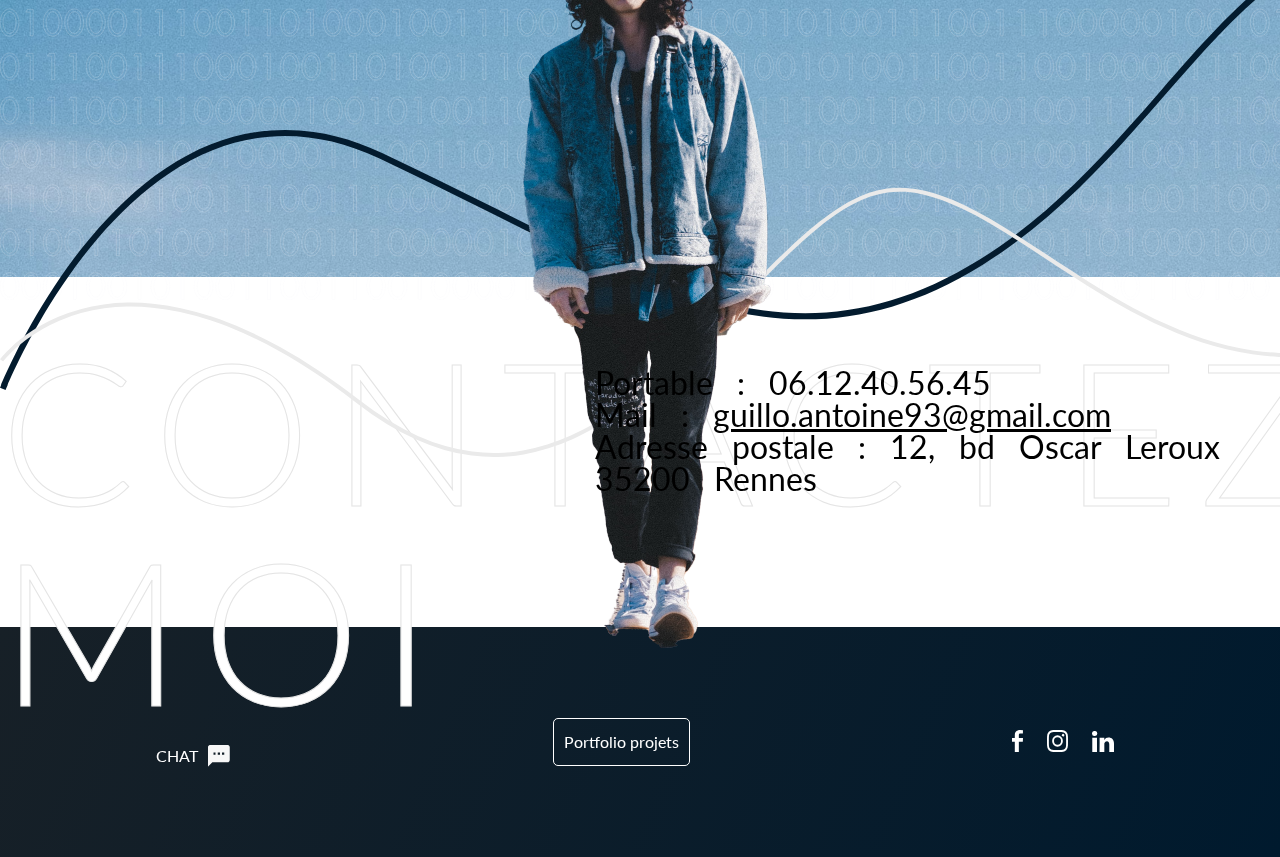
==== commit ddaf5c6d: "Mise en forme du CV terminé, reste contenu et interactions" ====
--- a/html/index.html
+++ b/html/index.html
@@ -22,13 +22,14 @@
             <nav>
                 <ul>
                     <li><a href="#intro">Introduction</a></li>
-                    <li><a href="#competences">formation &#38; experience</a></li>
-                    <li><a href="#">portfolio</a></li>
+                    <li><a href="#competences">Compétences</a></li>
+                    <li><a href="#cursus-experience">formation &#38; experience</a></li>
+                    <li><a href="#lien_portfolio">portfolio</a></li>
                     <li><a href="#contact">contact</a></li>
                 </ul>
             </nav>
         </header>
-        <h1><span class="float-left">web developper</span><span class="float-right">JS - réact</span> <span id="cv">curriculum vitae</span></h1>
+        <h1><span class="float-left">web developer</span><span class="float-right">JS - réact</span> <span id="cv">curriculum vitae</span></h1>
         <div class="wrapper pictos-header"> 
             <a href="https://www.facebook.com/antoine.guillo.9"><img src="../images/facebook.svg" alt="picto facebook" class="pictos-rs"></a>
             <a href="https://www.instagram.com/antoineguillo5/"><img src="../images/instagram.svg" alt="picto instagram" class="pictos-rs"></a>
@@ -39,36 +40,29 @@
     <main>
         <section id="intro">
             <h2>introduction.</h2>
-            <p>Lorem ipsum, dolor sit amet consectetur adipisicing elit. Assumenda voluptas sint, dicta similique quibusdam molestiae, voluptates non suscipit ipsum ratione iusto obcaecati recusandae earum corrupti facilis. Asperiores harum nobis nesciunt!
+            <p>Je m'appelle Antoine, j'ai 29 ans, je suis né à Saint Malo et je vis à Rennes avec ma compagne Julie. Après 5 ans à travailler dans la banque en tant que conseiller financier, j'ai décidé de me reconvertir pour devenir développeur web, et je suis actuellement à la recherche d'un stage de 2 mois pour valider ma formation qui devra débuter entre le 1er Septembre et le 28 Octobre 2022.
             </p>
             <div class="skills">
                 <div class="skill-barre">
-                    <strong>HTML</strong>
+                    <strong>FR</strong>
                     <div class="empty-barre">
-                        <div class="progress-barre html"></div>
+                        <div class="progress-barre fr"></div>
                     </div>
-                    <em>80%</em>
+                    <em>100%</em>
                 </div>
                 <div class="skill-barre">
-                    <strong>CSS</strong>
+                    <strong>ANG</strong>
                     <div class="empty-barre">
-                        <div class="progress-barre css"></div>
+                        <div class="progress-barre en"></div>
                     </div>
                     <em>70%</em>
                 </div>
                 <div class="skill-barre">
-                    <strong>PHP</strong>
+                    <strong>ESP</strong>
                     <div class="empty-barre">
-                        <div class="progress-barre php"></div>
+                        <div class="progress-barre sp"></div>
                     </div>
                     <em>30%</em>
-                </div>
-                <div class="skill-barre">
-                    <strong>Javascript</strong>
-                    <div class="empty-barre">
-                        <div class="progress-barre javascript"></div>
-                    </div>
-                    <em>10%</em>
                 </div>
             </div>
         </section>
@@ -97,40 +91,49 @@
         </section>
 
         <section id="cursus-experience">
-            <article>
-                <div>
-                    <h2>formation.</h2>
-                    <img src="../images/Groupe 2.svg" alt="pictogramme">
+            <div class="cursus-left">
+                <div id="year-selector">
+                    <img id="left-selector" src="../images/Polygone 1.svg" alt="petite flèche vers la gauche">
+                    <span id="years">2022</span>
+                    <img src="../images/Polygone 2.svg" alt="petite flèche vers la droite">
                 </div>
-                <h4>Lorem ipsum dolor sit amet consectetur, adipisicing elit. Consequatur, rem?</h4>
-                <p>Lorem ipsum dolor sit amet consectetur adipisicing elit. Voluptates iste ipsa quo. Necessitatibus maiores repudiandae hic inventore porro vero, nemo voluptatibus soluta quae sint molestiae? Voluptate eos sunt consequatur ipsam!</p>
-            </article>
-            <article>
-                <div>
-                    <h2>experience.</h2>
-                    <img src="../images/Groupe 2.svg" alt="pictorgramme">
-                </div>
-                <h4>Lorem ipsum dolor sit amet consectetur adipisicing elit. Maxime, dignissimos.</h4>
-                <p>Lorem ipsum dolor sit amet consectetur adipisicing elit. Aspernatur error incidunt tenetur delectus iusto laborum harum veniam vel, rerum soluta, odit consectetur explicabo est dolorem reprehenderit blanditiis maxime, repellendus nulla!</p>
-            </article>
+            </div>
+            <div class="cursus-right">
+                <article id="article_cursus" >
+                    <div>
+                        <h2>formation.</h2>
+                        <img src="../images/Groupe 2.svg" alt="pictogramme">
+                    </div>
+                    <h4>Lorem ipsum dolor sit amet consectetur, adipisicing elit. Consequatur, rem?</h4>
+                    <p>Lorem ipsum dolor sit amet consectetur adipisicing elit. Voluptates iste ipsa quo. Necessitatibus maiores repudiandae hic inventore porro vero, nemo voluptatibus soluta quae sint molestiae? Voluptate eos sunt consequatur ipsam!</p>
+                </article>
+                <article id="article_experience">
+                    <div>
+                        <h2>experience.</h2>
+                        <img src="../images/Groupe 2.svg" alt="pictorgramme">
+                    </div>
+                    <h4>Lorem ipsum dolor sit amet consectetur adipisicing elit. Maxime, dignissimos.</h4>
+                    <p>Lorem ipsum dolor sit amet consectetur adipisicing elit. Aspernatur error incidunt tenetur delectus iusto laborum harum veniam vel, rerum soluta, odit consectetur explicabo est dolorem reprehenderit blanditiis maxime, repellendus nulla!</p>
+                </article>
+            </div>
         </section>
 
         <section id="contact">
-            <div>
-                <span>[base64]</span>
+            <div class="contact-top" >
+                <img src="../images/Tracé 5.svg" alt="succession de 0 et de 1">
             </div>
-            <div>
-                <img src="../images/2jakob-owens-FmlZfeIuntM-unsplash.png" alt="personnage">
-                <img src="../images/Tracé 2.svg" alt="ligne noire">
-                <img src="../images/Tracé 3.svg" alt="ligne blanche">
+            <div class="contact-bottom">
                 <p>
-                    Poretable : 06.12.40.56.45<br>
+                    Portable : 06.12.40.56.45<br>
                     Mail : <a href="mailto:guillo.antoine93@gmail.com">guillo.antoine93@gmail.com</a><br>
                     Adresse postale : 12, bd Oscar Leroux <br>
                     35200 Rennes
                 </p>
                 <span id="contact_me">contactez moi</span>
             </div>
+            <img id="bonhomme" src="../images/2jakob-owens-FmlZfeIuntM-unsplash.png" alt="personnage">
+            <img id="black-line" src="../images/Tracé 2.svg" alt="ligne noire">
+            <img id="white-line" src="../images/Tracé 3.svg" alt="ligne blanche">
         </section>
     </main>
 
@@ -138,12 +141,12 @@
     
     <footer>
 
-        <a href="">CHAT<img src="../images/comment-more.png" alt="bulle de message"></a>
-        <a href="">Portfolio projets</a>
+        <a href="chat.html">CHAT<img id="chat" src="../images/comment-more.png" alt="bulle de message"></a>
+        <a id="lien_portfolio" href="portfolio.html">Portfolio projets</a>
         <div>
-            <a href=""><img src="../images/facebook.svg" alt="picto facebook"></a>
-            <a href=""><img src="../images/instagram.svg" alt="picto instagram"></a>
-            <a href=""><img src="../images/linkedin.svg" alt="picto linkedin"></a>
+            <a href="https://www.facebook.com/antoine.guillo.9"><img src="../images/facebook.svg" alt="picto facebook"></a>
+            <a href="https://www.instagram.com/antoineguillo5/"><img src="../images/instagram.svg" alt="picto instagram"></a>
+            <a href="https://www.linkedin.com/in/antoine-guillo-2563485b/"><img src="../images/linkedin.svg" alt="picto linkedin"></a>
         </div>
 
     </footer>
--- a/css/style.css
+++ b/css/style.css
@@ -134,6 +134,7 @@
 	width : 70%;
 	text-align: center;
 	margin: auto;
+	line-height: 1.2em;
 	font-size: 2em;
 	font-weight: 300;
 }
@@ -151,6 +152,12 @@
 	width: 15%;
 }
 
+.skills em {
+	display: inline-block;
+	width: 10%;
+	padding-left: 50px;
+}
+
 .skill-barre {
 	width: 100%;
 	height: 20px;
@@ -162,7 +169,7 @@
 }
 
 .empty-barre {
-	width: 70%;
+	width: 75%;
 	background-color: rgba(255, 255, 255, 0.10);
 	height: 14px;
 	z-index: 1;
@@ -177,21 +184,18 @@
 	height: 14px;
 }
 
-.html {
-	width: 80%;
-}
-
-.css {
+.fr {
+	width: 100%;
+}
+
+.en {
 	width: 70%;
 }
 
-.php {
+.sp {
 	width: 30%;
 }
 
-.javascript {
-	width: 10%;
-}
 
 /* style section compétence */
 
@@ -228,3 +232,153 @@
 	text-align: center;
 	padding-bottom: 30px;
 }
+
+/* Style section cursus  */
+
+#cursus-experience {
+	width: 100%;
+	display: flex;
+	padding: 50px 0 70px 0;
+}
+
+.cursus-left {
+	width : 30%;
+	display: flex;
+	justify-content: center;
+}
+
+#year-selector span {
+	margin: 0 20px 0 20px;
+	font-weight: bold;
+	position: relative;
+	top: 2px;
+}
+
+.cursus-right {
+	width : 70%;
+	display: flex;
+	justify-content: space-around;
+}
+
+.cursus-right article {
+	width : 35%;
+	position: relative;
+}
+
+.cursus-right article img {
+	position: absolute;
+	top: -1em;
+	right: 0;
+}
+
+.cursus-right article h4 {
+	font-weight: bold;
+	font-size: 1.5em;
+	margin-top: 50px;
+}
+
+.cursus-right article p {
+	margin-top: 30px;
+	font-weight: 300;
+}
+
+/* Style section contact */
+
+#contact {
+	position: relative;
+}
+
+.contact-top {
+	height: 400px;
+	background: url("../images/jakob-owens-FmlZfeIuntM-unsplash.png");
+}
+
+.contact-top img {
+	margin: auto;
+}
+
+.contact-bottom {
+	height: 350px;
+	position: relative;
+}
+
+.contact-bottom p {
+	position: absolute;
+	font-size: 2em;
+	margin: 90px 30px;
+	word-spacing: 0.5em;
+	font-weight: 400;
+	z-index: 20;
+	right: 30px;
+}
+
+.contact-bottom a {
+	color: black;
+}
+
+#bonhomme,
+#black-line,
+#white-line
+{
+	position: absolute;
+}
+
+#bonhomme {
+	top: 0;
+	left: calc(50% - 333px / 2);
+	z-index: 4;
+}
+
+#black-line {
+	top: 60px;
+	z-index: 2;
+}
+
+#white-line {
+	bottom: 170px;
+	z-index: 3;
+}
+
+#contact_me {
+	position: absolute;
+	font-size: 200px;
+	font-weight: 300;
+	color: white;
+	-webkit-text-stroke: 1px #E4E4E4;
+	text-transform: uppercase;
+	z-index: 1;
+	top: 15%;
+	letter-spacing: 0.1em;
+}
+
+/* Style footer */
+
+footer{
+	height: 230px;
+	background : linear-gradient(113deg, #172027, #001A2E);
+	display: flex;
+	justify-content: space-around;
+	align-items: center;
+}
+
+footer a {
+	text-decoration: none;
+	color: white;
+}
+
+#lien_portfolio {
+	border: 1px solid white;
+	border-radius: 5px;
+	padding: 15px 10px;
+}
+
+footer img {
+	margin: 10px;
+}
+
+#chat {
+	position: relative;
+	top : 15px;
+}
+
+
